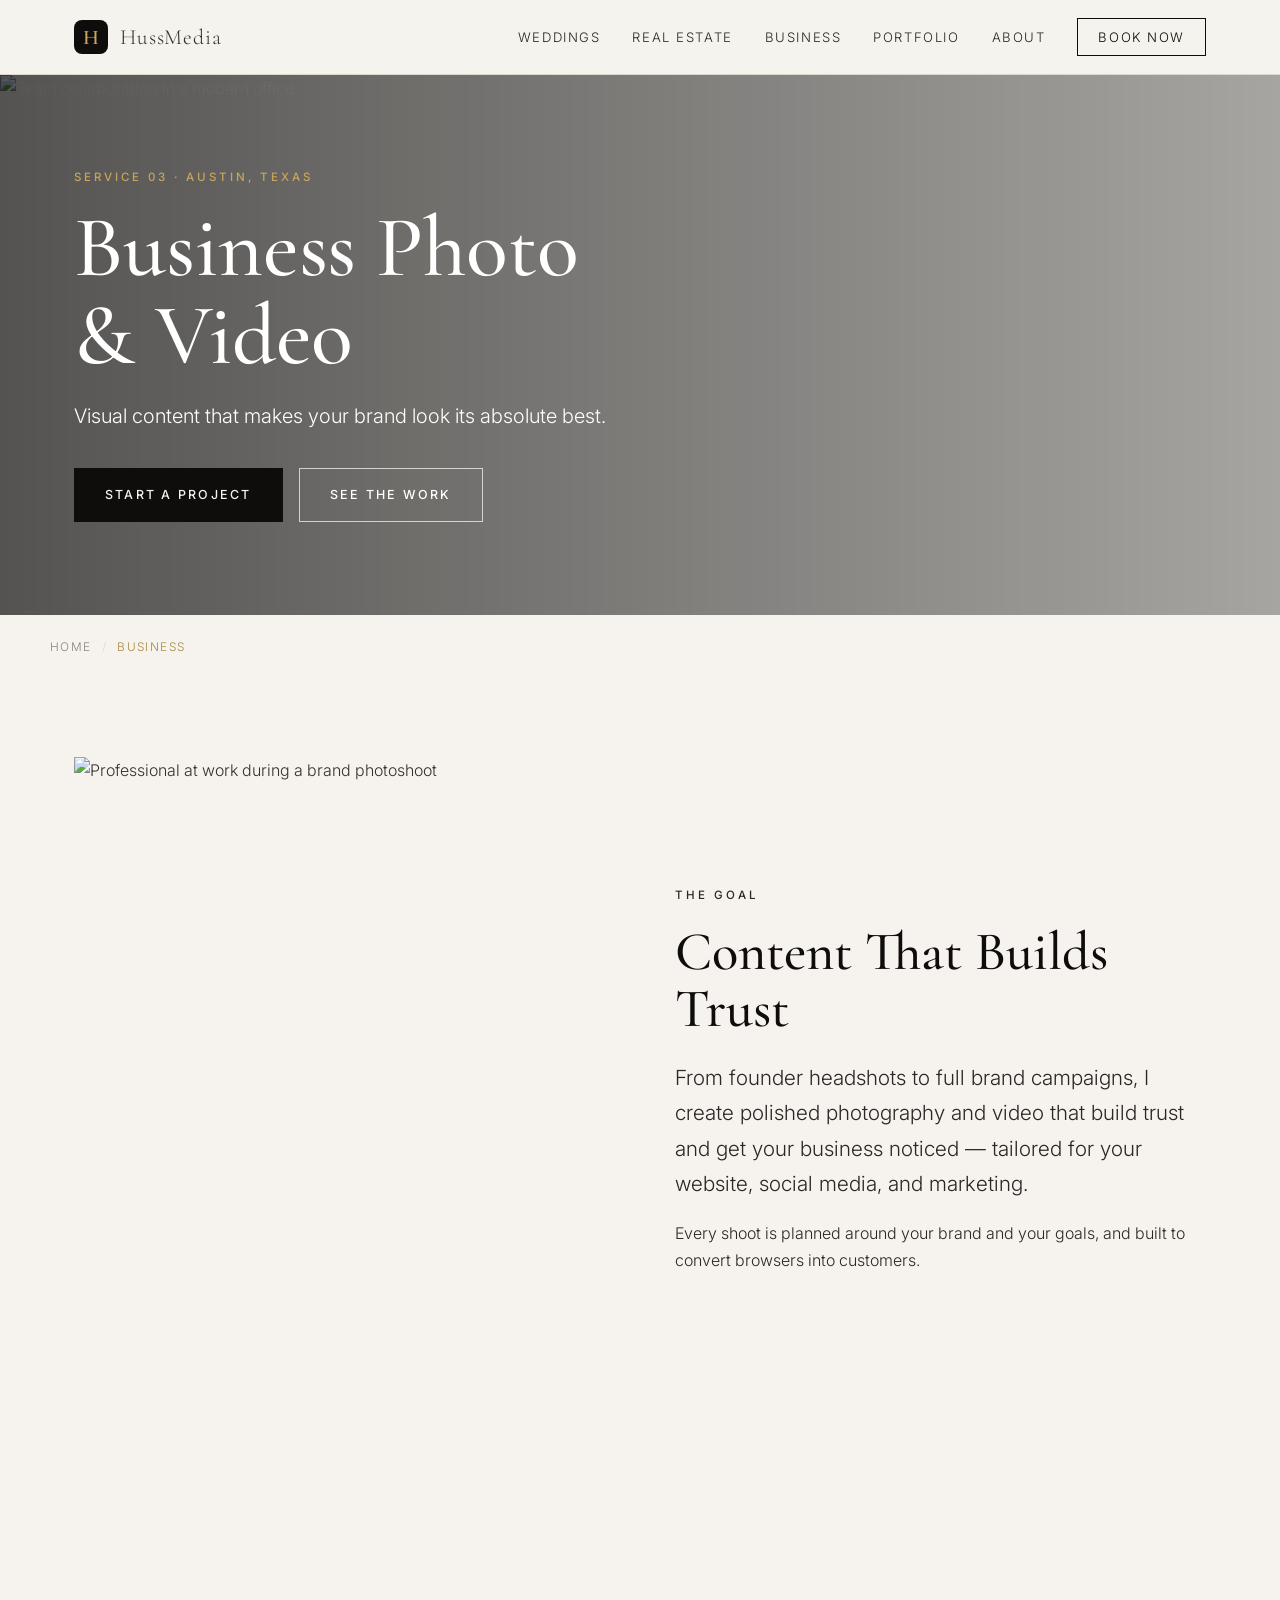
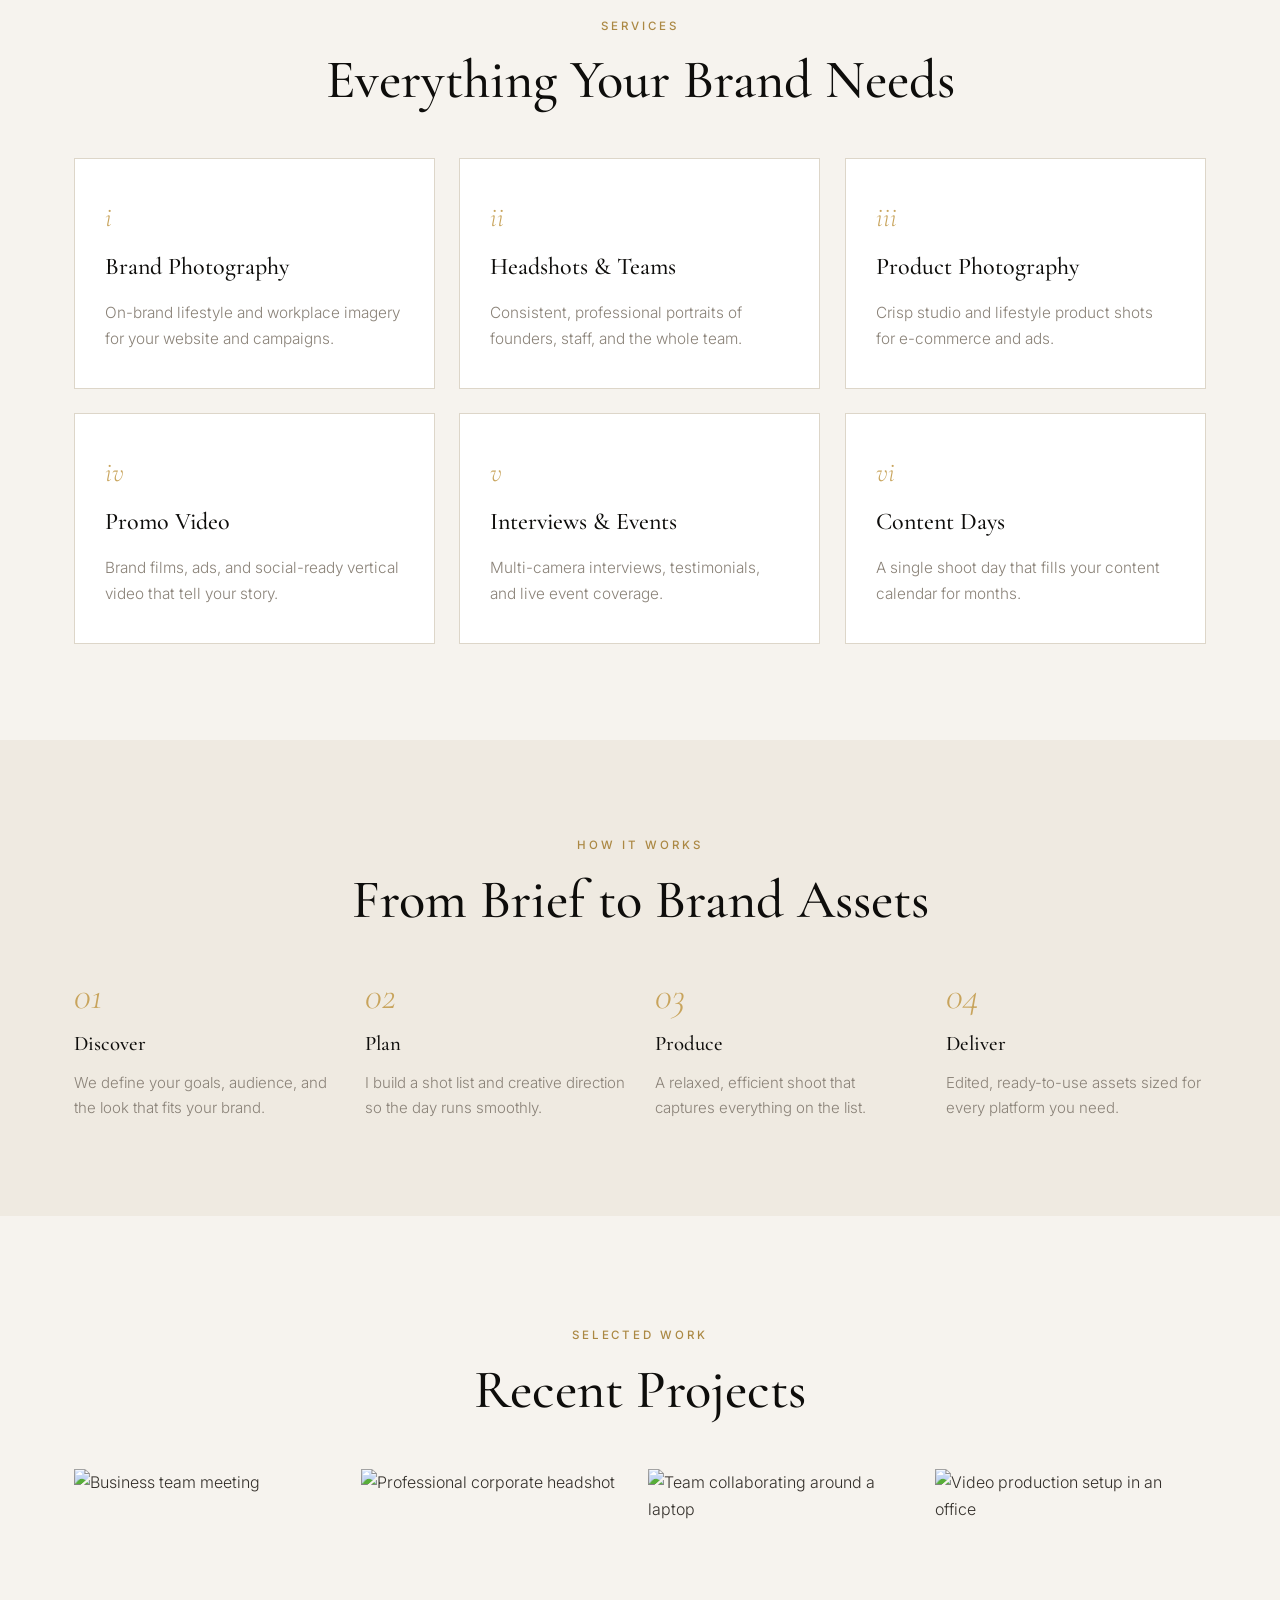
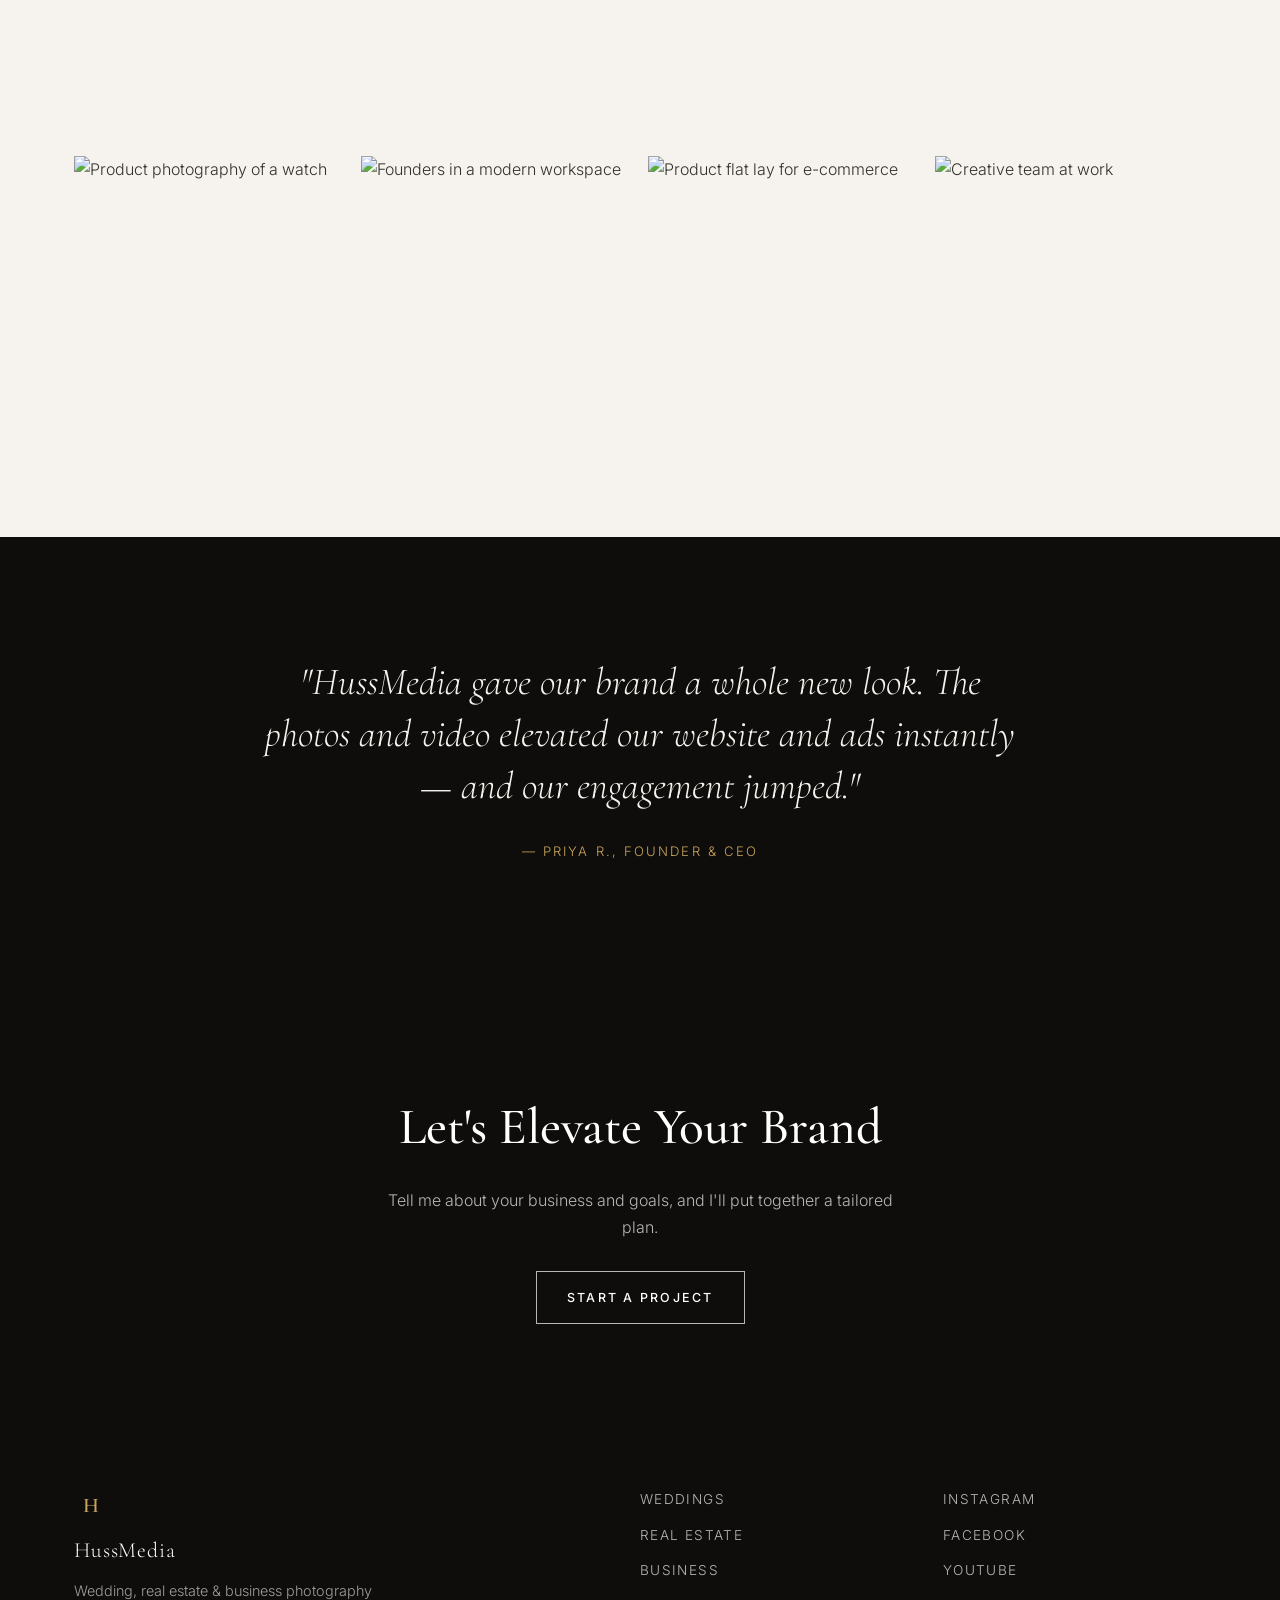
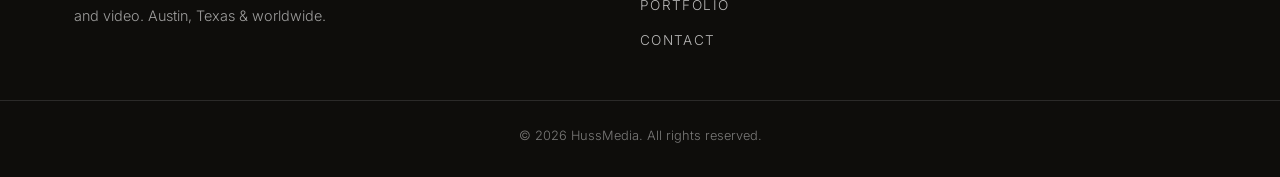
==== business.html @ 9ddb0305 "feat: add scroll animations + dedicated service pages (weddings, real estate, business) - New pages:" ====
<!DOCTYPE html>
<html lang="en">
<head>
  <meta charset="UTF-8" />
  <meta name="viewport" content="width=device-width, initial-scale=1.0" />

  <title>Business Photography &amp; Video Production in Austin, TX | HussMedia</title>
  <meta name="description" content="HussMedia creates brand photography, corporate headshots, product shoots, and promotional video for businesses in Austin, Texas — content built to build trust and convert." />
  <meta name="keywords" content="business photography Austin, corporate video production, brand photography, corporate headshots, product photography, promotional video, commercial videographer Austin" />
  <meta name="robots" content="index, follow, max-image-preview:large" />
  <link rel="canonical" href="https://www.hussmedia.com/business.html" />
  <meta name="theme-color" content="#0e0d0b" />

  <meta property="og:type" content="website" />
  <meta property="og:site_name" content="HussMedia" />
  <meta property="og:title" content="Business Photography &amp; Video Production in Austin, TX | HussMedia" />
  <meta property="og:description" content="Brand photography, corporate headshots, product shoots, and promotional video built to build trust and convert." />
  <meta property="og:url" content="https://www.hussmedia.com/business.html" />
  <meta property="og:image" content="https://images.unsplash.com/photo-1521737604893-d14cc237f11d?auto=format&fit=crop&w=1200&q=80" />
  <meta name="twitter:card" content="summary_large_image" />

  <link rel="preconnect" href="https://fonts.googleapis.com" />
  <link rel="preconnect" href="https://fonts.gstatic.com" crossorigin />
  <link href="https://fonts.googleapis.com/css2?family=Cormorant+Garamond:ital,wght@0,400;0,500;0,600;1,400;1,500&family=Inter:wght@300;400;500;600&display=swap" rel="stylesheet" />
  <link rel="stylesheet" href="styles.css" />
  <link rel="icon" href="data:image/svg+xml,<svg xmlns='http://www.w3.org/2000/svg' viewBox='0 0 100 100'><rect width='100' height='100' rx='18' fill='%230e0d0b'/><text x='50' y='68' font-size='54' text-anchor='middle' fill='%23c8a45c' font-family='serif'>H</text></svg>" />

  <script type="application/ld+json">
  {
    "@context": "https://schema.org",
    "@type": "Service",
    "serviceType": "Business Photography & Video Production",
    "provider": { "@type": "ProfessionalService", "name": "HussMedia", "url": "https://www.hussmedia.com/" },
    "areaServed": "Austin, Texas and surrounding areas",
    "description": "Brand photography, corporate headshots, product photography, and promotional video for businesses.",
    "url": "https://www.hussmedia.com/business.html"
  }
  </script>
  <script type="application/ld+json">
  {
    "@context": "https://schema.org",
    "@type": "BreadcrumbList",
    "itemListElement": [
      { "@type": "ListItem", "position": 1, "name": "Home", "item": "https://www.hussmedia.com/" },
      { "@type": "ListItem", "position": 2, "name": "Business", "item": "https://www.hussmedia.com/business.html" }
    ]
  }
  </script>
</head>

<body>
  <a class="skip-link" href="#main">Skip to content</a>

  <header class="site-header" id="top">
    <nav class="nav container" aria-label="Primary">
      <a href="index.html" class="brand" aria-label="HussMedia home">
        <span class="brand-mark">H</span>
        <span class="brand-name">HussMedia</span>
      </a>
      <button class="nav-toggle" aria-expanded="false" aria-controls="nav-menu" aria-label="Open menu">
        <span></span><span></span><span></span>
      </button>
      <ul class="nav-menu" id="nav-menu">
        <li><a href="weddings.html">Weddings</a></li>
        <li><a href="real-estate.html">Real Estate</a></li>
        <li><a href="business.html">Business</a></li>
        <li><a href="index.html#portfolio">Portfolio</a></li>
        <li><a href="index.html#about">About</a></li>
        <li><a href="index.html#contact" class="nav-cta">Book Now</a></li>
      </ul>
    </nav>
  </header>

  <main id="main">
    <!-- HERO -->
    <section class="hero hero--page" aria-label="Business photography introduction">
      <div class="hero-media">
        <img src="https://images.unsplash.com/photo-1521737604893-d14cc237f11d?auto=format&fit=crop&w=1600&q=80"
             alt="Team collaborating in a modern office" fetchpriority="high" />
      </div>
      <div class="hero-inner container">
        <p class="eyebrow">Service 03 · Austin, Texas</p>
        <h1>Business Photo<br />&amp; Video</h1>
        <p class="hero-sub">Visual content that makes your brand look its absolute best.</p>
        <div class="hero-actions">
          <a href="index.html#contact" class="btn btn-primary">Start a Project</a>
          <a href="#gallery" class="btn btn-ghost">See the Work</a>
        </div>
      </div>
    </section>

    <!-- BREADCRUMB -->
    <nav class="breadcrumb container" aria-label="Breadcrumb">
      <ol>
        <li><a href="index.html">Home</a></li>
        <li aria-current="page">Business</li>
      </ol>
    </nav>

    <!-- INTRO -->
    <section class="service-section" aria-labelledby="intro-title">
      <div class="container split">
        <div class="split-media">
          <img src="https://images.unsplash.com/photo-1497032205916-ac775f0649ae?auto=format&fit=crop&w=900&q=80"
               alt="Professional at work during a brand photoshoot" loading="lazy" />
        </div>
        <div class="split-text">
          <p class="eyebrow">The Goal</p>
          <h2 id="intro-title" class="section-title">Content That Builds Trust</h2>
          <p class="lead">From founder headshots to full brand campaigns, I create polished photography and video that build trust and get your business noticed — tailored for your website, social media, and marketing.</p>
          <p>Every shoot is planned around your brand and your goals, and built to convert browsers into customers.</p>
        </div>
      </div>
    </section>

    <!-- WHAT'S INCLUDED -->
    <section class="included" aria-labelledby="included-title">
      <div class="container">
        <p class="eyebrow center">Services</p>
        <h2 id="included-title" class="section-title center">Everything Your Brand Needs</h2>
        <div class="included-grid">
          <article class="included-card"><span class="ic-mark">i</span><h3>Brand Photography</h3><p>On-brand lifestyle and workplace imagery for your website and campaigns.</p></article>
          <article class="included-card"><span class="ic-mark">ii</span><h3>Headshots &amp; Teams</h3><p>Consistent, professional portraits of founders, staff, and the whole team.</p></article>
          <article class="included-card"><span class="ic-mark">iii</span><h3>Product Photography</h3><p>Crisp studio and lifestyle product shots for e-commerce and ads.</p></article>
          <article class="included-card"><span class="ic-mark">iv</span><h3>Promo Video</h3><p>Brand films, ads, and social-ready vertical video that tell your story.</p></article>
          <article class="included-card"><span class="ic-mark">v</span><h3>Interviews &amp; Events</h3><p>Multi-camera interviews, testimonials, and live event coverage.</p></article>
          <article class="included-card"><span class="ic-mark">vi</span><h3>Content Days</h3><p>A single shoot day that fills your content calendar for months.</p></article>
        </div>
      </div>
    </section>

    <!-- PROCESS -->
    <section class="process" aria-labelledby="process-title">
      <div class="container">
        <p class="eyebrow center">How It Works</p>
        <h2 id="process-title" class="section-title center">From Brief to Brand Assets</h2>
        <div class="process-steps">
          <div class="process-step"><span class="step-num">01</span><h3>Discover</h3><p>We define your goals, audience, and the look that fits your brand.</p></div>
          <div class="process-step"><span class="step-num">02</span><h3>Plan</h3><p>I build a shot list and creative direction so the day runs smoothly.</p></div>
          <div class="process-step"><span class="step-num">03</span><h3>Produce</h3><p>A relaxed, efficient shoot that captures everything on the list.</p></div>
          <div class="process-step"><span class="step-num">04</span><h3>Deliver</h3><p>Edited, ready-to-use assets sized for every platform you need.</p></div>
        </div>
      </div>
    </section>

    <!-- GALLERY -->
    <section class="portfolio" id="gallery" aria-labelledby="gallery-title">
      <div class="container">
        <p class="eyebrow center">Selected Work</p>
        <h2 id="gallery-title" class="section-title center">Recent Projects</h2>
        <div class="gallery gallery--wide">
          <figure><img src="https://images.unsplash.com/photo-1556761175-5973dc0f32e7?auto=format&fit=crop&w=600&q=80" alt="Business team meeting" loading="lazy" /></figure>
          <figure><img src="https://images.unsplash.com/photo-1573496359142-b8d87734a5a2?auto=format&fit=crop&w=600&q=80" alt="Professional corporate headshot" loading="lazy" /></figure>
          <figure><img src="https://images.unsplash.com/photo-1542744173-8e7e53415bb0?auto=format&fit=crop&w=600&q=80" alt="Team collaborating around a laptop" loading="lazy" /></figure>
          <figure><img src="https://images.unsplash.com/photo-1581291518633-83b4ebd1d83e?auto=format&fit=crop&w=600&q=80" alt="Video production setup in an office" loading="lazy" /></figure>
          <figure><img src="https://images.unsplash.com/photo-1556745757-8d76bdb6984b?auto=format&fit=crop&w=600&q=80" alt="Product photography of a watch" loading="lazy" /></figure>
          <figure><img src="https://images.unsplash.com/photo-1600880292203-757bb62b4baf?auto=format&fit=crop&w=600&q=80" alt="Founders in a modern workspace" loading="lazy" /></figure>
          <figure><img src="https://images.unsplash.com/photo-1551836022-d5d88e9218df?auto=format&fit=crop&w=600&q=80" alt="Product flat lay for e-commerce" loading="lazy" /></figure>
          <figure><img src="https://images.unsplash.com/photo-1522071820081-009f0129c71c?auto=format&fit=crop&w=600&q=80" alt="Creative team at work" loading="lazy" /></figure>
        </div>
      </div>
    </section>

    <!-- TESTIMONIAL -->
    <section class="testimonials" aria-label="Business client testimonial">
      <div class="container">
        <blockquote>
          <p>"HussMedia gave our brand a whole new look. The photos and video elevated our website and ads instantly — and our engagement jumped."</p>
          <cite>— Priya R., Founder &amp; CEO</cite>
        </blockquote>
      </div>
    </section>

    <!-- CTA -->
    <section class="cta-band" aria-labelledby="cta-title">
      <div class="container">
        <h2 id="cta-title">Let's Elevate Your Brand</h2>
        <p>Tell me about your business and goals, and I'll put together a tailored plan.</p>
        <a href="index.html#contact" class="btn btn-ghost">Start a Project</a>
      </div>
    </section>
  </main>

  <footer class="site-footer">
    <div class="container footer-inner">
      <div class="footer-brand">
        <span class="brand-mark">H</span>
        <span class="brand-name">HussMedia</span>
        <p>Wedding, real estate &amp; business photography and video. Austin, Texas &amp; worldwide.</p>
      </div>
      <nav class="footer-nav" aria-label="Footer">
        <a href="weddings.html">Weddings</a>
        <a href="real-estate.html">Real Estate</a>
        <a href="business.html">Business</a>
        <a href="index.html#portfolio">Portfolio</a>
        <a href="index.html#contact">Contact</a>
      </nav>
      <div class="footer-social">
        <a href="#" aria-label="Instagram">Instagram</a>
        <a href="#" aria-label="Facebook">Facebook</a>
        <a href="#" aria-label="YouTube">YouTube</a>
      </div>
    </div>
    <p class="copyright">© <span id="year"></span> HussMedia. All rights reserved.</p>
  </footer>

  <script src="script.js"></script>
</body>
</html>
---- styles.css ----
/* ===========================================================
   HussMedia — editorial photography site
   Palette: ivory + charcoal + brass/gold accent
   =========================================================== */
:root {
  --ivory: #f6f3ee;
  --ivory-2: #efeae1;
  --charcoal: #0e0d0b;
  --charcoal-soft: #2a2724;
  --text: #34302b;
  --muted: #8a8278;
  --gold: #c8a45c;
  --gold-dark: #ab8843;
  --line: #ddd6c9;
  --serif: "Cormorant Garamond", Georgia, serif;
  --sans: "Inter", system-ui, -apple-system, sans-serif;
  --maxw: 1180px;
}

* { box-sizing: border-box; margin: 0; padding: 0; }
html { scroll-behavior: smooth; }
body {
  font-family: var(--sans);
  color: var(--text);
  background: var(--ivory);
  line-height: 1.7;
  font-weight: 300;
  -webkit-font-smoothing: antialiased;
}
img { max-width: 100%; display: block; }
a { color: inherit; text-decoration: none; }

.container { width: 100%; max-width: var(--maxw); margin: 0 auto; padding: 0 24px; }

.skip-link {
  position: absolute; left: -999px; top: 0; background: var(--charcoal); color: #fff;
  padding: 10px 16px; z-index: 1000;
}
.skip-link:focus { left: 12px; top: 12px; }

/* ---------- Typography helpers ---------- */
.eyebrow {
  font-size: .72rem; letter-spacing: .26em; text-transform: uppercase;
  color: var(--gold-dark); font-weight: 500; margin-bottom: 1rem;
}
.eyebrow.center, .center { text-align: center; }
.section-title {
  font-family: var(--serif); font-weight: 500; line-height: 1.05;
  font-size: clamp(2rem, 4.5vw, 3.4rem); color: var(--charcoal); margin-bottom: 1.4rem;
}
.section-title.center { margin-left: auto; margin-right: auto; }
em { font-style: italic; }

/* ---------- Buttons ---------- */
.btn {
  display: inline-block; font-size: .78rem; letter-spacing: .18em; text-transform: uppercase;
  font-weight: 500; padding: 15px 30px; border: 1px solid var(--charcoal);
  transition: all .25s ease; cursor: pointer;
}
.btn-primary { background: var(--charcoal); color: var(--ivory); }
.btn-primary:hover { background: var(--gold-dark); border-color: var(--gold-dark); }
.btn-ghost { background: transparent; color: #fff; border-color: rgba(255,255,255,.7); }
.btn-ghost:hover { background: #fff; color: var(--charcoal); }

/* ---------- Header ---------- */
.site-header {
  position: sticky; top: 0; z-index: 100;
  background: rgba(246,243,238,.9); backdrop-filter: blur(10px);
  border-bottom: 1px solid var(--line);
}
.nav { display: flex; align-items: center; justify-content: space-between; height: 74px; }
.brand { display: flex; align-items: center; gap: 12px; }
.brand-mark {
  display: grid; place-items: center; width: 34px; height: 34px; border-radius: 8px;
  background: var(--charcoal); color: var(--gold); font-family: var(--serif);
  font-size: 1.3rem; font-weight: 600;
}
.brand-name { font-family: var(--serif); font-size: 1.35rem; letter-spacing: .04em; }
.nav-menu { list-style: none; display: flex; align-items: center; gap: 32px; }
.nav-menu a { font-size: .82rem; letter-spacing: .12em; text-transform: uppercase; color: var(--charcoal-soft); transition: color .2s; }
.nav-menu a:hover { color: var(--gold-dark); }
.nav-cta {
  border: 1px solid var(--charcoal); padding: 10px 20px !important;
  color: var(--charcoal) !important;
}
.nav-cta:hover { background: var(--charcoal); color: var(--ivory) !important; }
.nav-toggle { display: none; flex-direction: column; gap: 5px; background: none; border: 0; cursor: pointer; padding: 8px; }
.nav-toggle span { width: 24px; height: 2px; background: var(--charcoal); transition: .3s; }

/* ---------- Hero ---------- */
.hero { position: relative; min-height: 88vh; display: flex; align-items: center; color: #fff; }
.hero-media { position: absolute; inset: 0; z-index: -1; }
.hero-media img { width: 100%; height: 100%; object-fit: cover; }
.hero-media::after { content: ""; position: absolute; inset: 0; background: linear-gradient(90deg, rgba(0,0,0,.62), rgba(0,0,0,.25)); }
.hero-inner { position: relative; z-index: 2; }
.hero .eyebrow { color: var(--gold); }
.hero h1 {
  font-family: var(--serif); font-weight: 500; line-height: 1.02;
  font-size: clamp(2.6rem, 7vw, 5.4rem); margin-bottom: 1.2rem;
}
.hero-sub { font-size: clamp(1rem, 2vw, 1.25rem); max-width: 540px; margin-bottom: 2.2rem; font-weight: 300; }
.hero-actions { display: flex; gap: 16px; flex-wrap: wrap; }

/* ---------- Services intro ---------- */
.services-intro { padding: 110px 0; }
.service-cards { display: grid; grid-template-columns: repeat(3, 1fr); gap: 30px; margin-top: 50px; }
.service-card {
  background: #fff; border: 1px solid var(--line); padding: 40px 34px;
  transition: transform .3s ease, box-shadow .3s ease; position: relative;
}
.service-card:hover { transform: translateY(-6px); box-shadow: 0 24px 50px rgba(0,0,0,.08); }
.service-num { font-family: var(--serif); font-size: 1.6rem; font-style: italic; color: var(--gold); }
.service-card h3 { font-family: var(--serif); font-size: 1.8rem; font-weight: 500; margin: 8px 0 14px; color: var(--charcoal); }
.service-card p { color: var(--muted); margin-bottom: 20px; }
.service-link { font-size: .78rem; letter-spacing: .14em; text-transform: uppercase; color: var(--gold-dark); font-weight: 500; }

/* ---------- Split service sections ---------- */
.service-section { padding: 100px 0; }
.service-section.alt { background: var(--ivory-2); }
.split { display: grid; grid-template-columns: 1fr 1fr; gap: 70px; align-items: center; }
.split.reverse .split-media { order: 2; }
.split-media img { width: 100%; aspect-ratio: 4/5; object-fit: cover; }
.feature-list { list-style: none; margin: 8px 0 30px; }
.feature-list li { position: relative; padding-left: 26px; margin-bottom: 12px; color: var(--text); }
.feature-list li::before { content: ""; position: absolute; left: 0; top: 11px; width: 12px; height: 1px; background: var(--gold-dark); }
.split-text p { color: var(--charcoal-soft); margin-bottom: 18px; }

/* ---------- Portfolio ---------- */
.portfolio { padding: 110px 0; }
.gallery { display: grid; grid-template-columns: repeat(3, 1fr); gap: 16px; margin-top: 50px; }
.gallery figure { overflow: hidden; margin: 0; }
.gallery img { width: 100%; aspect-ratio: 1/1; object-fit: cover; transition: transform .6s ease; }
.gallery figure:hover img { transform: scale(1.06); }

/* ---------- About ---------- */
.about { padding: 100px 0; background: var(--ivory-2); }
.stats { display: flex; gap: 40px; margin-top: 30px; }
.stats strong { font-family: var(--serif); font-size: 2.4rem; color: var(--gold-dark); display: block; line-height: 1; }
.stats span { font-size: .8rem; letter-spacing: .08em; text-transform: uppercase; color: var(--muted); }

/* ---------- Testimonials ---------- */
.testimonials { padding: 120px 0; background: var(--charcoal); color: var(--ivory); text-align: center; }
.testimonials blockquote { max-width: 760px; margin: 0 auto; }
.testimonials p { font-family: var(--serif); font-style: italic; font-size: clamp(1.5rem, 3.5vw, 2.4rem); line-height: 1.35; margin-bottom: 24px; }
.testimonials cite { font-style: normal; font-size: .82rem; letter-spacing: .16em; text-transform: uppercase; color: var(--gold); }

/* ---------- Contact ---------- */
.contact { padding: 110px 0; }
.contact-lead { max-width: 520px; margin: 0 auto 40px; color: var(--muted); }
.contact-form { max-width: 720px; margin: 0 auto; display: flex; flex-direction: column; gap: 22px; }
.form-row { display: grid; grid-template-columns: 1fr 1fr; gap: 22px; }
.contact-form label { display: flex; flex-direction: column; gap: 8px; font-size: .76rem; letter-spacing: .14em; text-transform: uppercase; color: var(--charcoal-soft); }
.contact-form input, .contact-form select, .contact-form textarea {
  font-family: var(--sans); font-size: 1rem; font-weight: 300; color: var(--text);
  padding: 13px 14px; border: 1px solid var(--line); background: #fff; border-radius: 0;
}
.contact-form input:focus, .contact-form select:focus, .contact-form textarea:focus { outline: none; border-color: var(--gold-dark); }
.contact-form .btn { align-self: flex-start; }
.contact-alt { margin-top: 28px; color: var(--muted); }
.contact-alt a { color: var(--gold-dark); border-bottom: 1px solid var(--line); }

/* ---------- Footer ---------- */
.site-footer { background: var(--charcoal); color: var(--ivory); padding: 64px 0 30px; }
.footer-inner { display: grid; grid-template-columns: 2fr 1fr 1fr; gap: 40px; align-items: start; }
.footer-brand { display: flex; flex-direction: column; gap: 10px; }
.footer-brand .brand-name { color: #fff; }
.footer-brand p { color: rgba(255,255,255,.6); font-size: .9rem; max-width: 320px; }
.footer-nav, .footer-social { display: flex; flex-direction: column; gap: 12px; }
.footer-nav a, .footer-social a { font-size: .85rem; letter-spacing: .1em; text-transform: uppercase; color: rgba(255,255,255,.7); transition: color .2s; }
.footer-nav a:hover, .footer-social a:hover { color: var(--gold); }
.copyright { text-align: center; margin-top: 48px; padding-top: 24px; border-top: 1px solid rgba(255,255,255,.12); font-size: .8rem; color: rgba(255,255,255,.45); }

/* ---------- Responsive ---------- */
@media (max-width: 900px) {
  .nav-toggle { display: flex; }
  .nav-menu {
    position: absolute; top: 74px; left: 0; right: 0; background: var(--ivory);
    flex-direction: column; align-items: flex-start; gap: 0; padding: 0 24px;
    max-height: 0; overflow: hidden; border-bottom: 1px solid var(--line); transition: max-height .35s ease;
  }
  .nav-menu.open { max-height: 420px; }
  .nav-menu li { width: 100%; border-bottom: 1px solid var(--line); }
  .nav-menu li:last-child { border-bottom: 0; }
  .nav-menu a { display: block; padding: 16px 0; }
  .service-cards { grid-template-columns: 1fr; }
  .split { grid-template-columns: 1fr; gap: 36px; }
  .split.reverse .split-media { order: 0; }
  .gallery { grid-template-columns: repeat(2, 1fr); }
  .footer-inner { grid-template-columns: 1fr; gap: 28px; }
}
@media (max-width: 520px) {
  .form-row { grid-template-columns: 1fr; }
  .stats { flex-wrap: wrap; gap: 24px; }
  .hero { min-height: 80vh; }
}

/* ===========================================================
   ANIMATIONS
   =========================================================== */

/* Scroll reveal — .reveal class is added by JS (progressive enhancement,
   so no-JS / reduced-motion users always see content). */
.reveal {
  opacity: 0;
  transform: translateY(28px);
  transition: opacity .8s cubic-bezier(.2, .7, .2, 1), transform .8s cubic-bezier(.2, .7, .2, 1);
  will-change: opacity, transform;
}
.reveal.is-visible { opacity: 1; transform: none; }

/* Header subtle elevation once scrolled */
.site-header { transition: box-shadow .3s ease, background .3s ease; }
.site-header.scrolled { box-shadow: 0 8px 30px rgba(0, 0, 0, .07); }

/* Animated nav underline */
.nav-menu a:not(.nav-cta) { position: relative; }
.nav-menu a:not(.nav-cta)::after {
  content: ""; position: absolute; left: 0; bottom: -5px; height: 1px; width: 0;
  background: var(--gold-dark); transition: width .3s ease;
}
.nav-menu a:not(.nav-cta):hover::after { width: 100%; }

/* Button lift */
.btn { transition: all .25s ease, transform .25s ease; }
.btn:hover { transform: translateY(-2px); }

/* Image hover zoom on split media */
.split-media { overflow: hidden; }
.split-media img { transition: transform .8s cubic-bezier(.2, .7, .2, 1); }
.split-media:hover img { transform: scale(1.05); }

@media (prefers-reduced-motion: no-preference) {
  /* Hero entrance (runs on load) */
  .hero-inner > * { opacity: 0; transform: translateY(26px); animation: heroUp .9s cubic-bezier(.2, .7, .2, 1) forwards; }
  .hero-inner > *:nth-child(1) { animation-delay: .15s; }
  .hero-inner > *:nth-child(2) { animation-delay: .30s; }
  .hero-inner > *:nth-child(3) { animation-delay: .45s; }
  .hero-inner > *:nth-child(4) { animation-delay: .60s; }
  @keyframes heroUp { to { opacity: 1; transform: none; } }

  /* Slow ken-burns on hero image */
  .hero-media img { animation: kenburns 20s ease-out forwards; }
  @keyframes kenburns { from { transform: scale(1.09); } to { transform: scale(1); } }
}

/* ===========================================================
   SERVICE PAGE COMPONENTS
   =========================================================== */
.hero--page { min-height: 60vh; }
.hero--page .hero-media::after { background: linear-gradient(90deg, rgba(0,0,0,.66), rgba(0,0,0,.32)); }

/* Breadcrumb */
.breadcrumb { padding: 22px 0 0; }
.breadcrumb ol { list-style: none; display: flex; flex-wrap: wrap; gap: 10px; font-size: .74rem; letter-spacing: .12em; text-transform: uppercase; color: var(--muted); }
.breadcrumb a { color: var(--muted); }
.breadcrumb a:hover { color: var(--gold-dark); }
.breadcrumb li + li::before { content: "/"; margin-right: 10px; color: var(--line); }
.breadcrumb li[aria-current] { color: var(--gold-dark); }

/* Intro lead */
.lead { font-size: clamp(1.05rem, 2vw, 1.3rem); color: var(--charcoal-soft); max-width: 760px; }

/* "What's included" grid */
.included { padding: 96px 0; }
.included-grid { display: grid; grid-template-columns: repeat(3, 1fr); gap: 24px; margin-top: 48px; }
.included-card { background: #fff; border: 1px solid var(--line); padding: 36px 30px; transition: transform .3s ease, box-shadow .3s ease; }
.included-card:hover { transform: translateY(-6px); box-shadow: 0 22px 46px rgba(0, 0, 0, .07); }
.included-card .ic-mark { font-family: var(--serif); font-style: italic; font-size: 1.7rem; color: var(--gold); }
.included-card h3 { font-family: var(--serif); font-weight: 500; font-size: 1.5rem; margin: 6px 0 12px; color: var(--charcoal); }
.included-card p { color: var(--muted); font-size: .96rem; }

/* Process steps */
.process { padding: 96px 0; background: var(--ivory-2); }
.process-steps { display: grid; grid-template-columns: repeat(4, 1fr); gap: 30px; margin-top: 48px; }
.process-step .step-num { font-family: var(--serif); font-style: italic; font-size: 2.4rem; color: var(--gold); line-height: 1; }
.process-step h3 { font-family: var(--serif); font-weight: 500; font-size: 1.3rem; margin: 10px 0 8px; color: var(--charcoal); }
.process-step p { color: var(--muted); font-size: .94rem; }

/* Wide gallery variant (4 cols) */
.gallery--wide { grid-template-columns: repeat(4, 1fr); }

/* CTA band */
.cta-band { background: var(--charcoal); color: var(--ivory); text-align: center; padding: 100px 0; }
.cta-band h2 { font-family: var(--serif); font-weight: 500; font-size: clamp(2rem, 4.5vw, 3.2rem); margin-bottom: 16px; color: #fff; }
.cta-band p { color: rgba(255, 255, 255, .7); max-width: 520px; margin: 0 auto 30px; }

@media (max-width: 900px) {
  .included-grid { grid-template-columns: 1fr; }
  .process-steps { grid-template-columns: repeat(2, 1fr); gap: 28px; }
  .gallery--wide { grid-template-columns: repeat(2, 1fr); }
}
@media (max-width: 520px) {
  .process-steps { grid-template-columns: 1fr; }
}
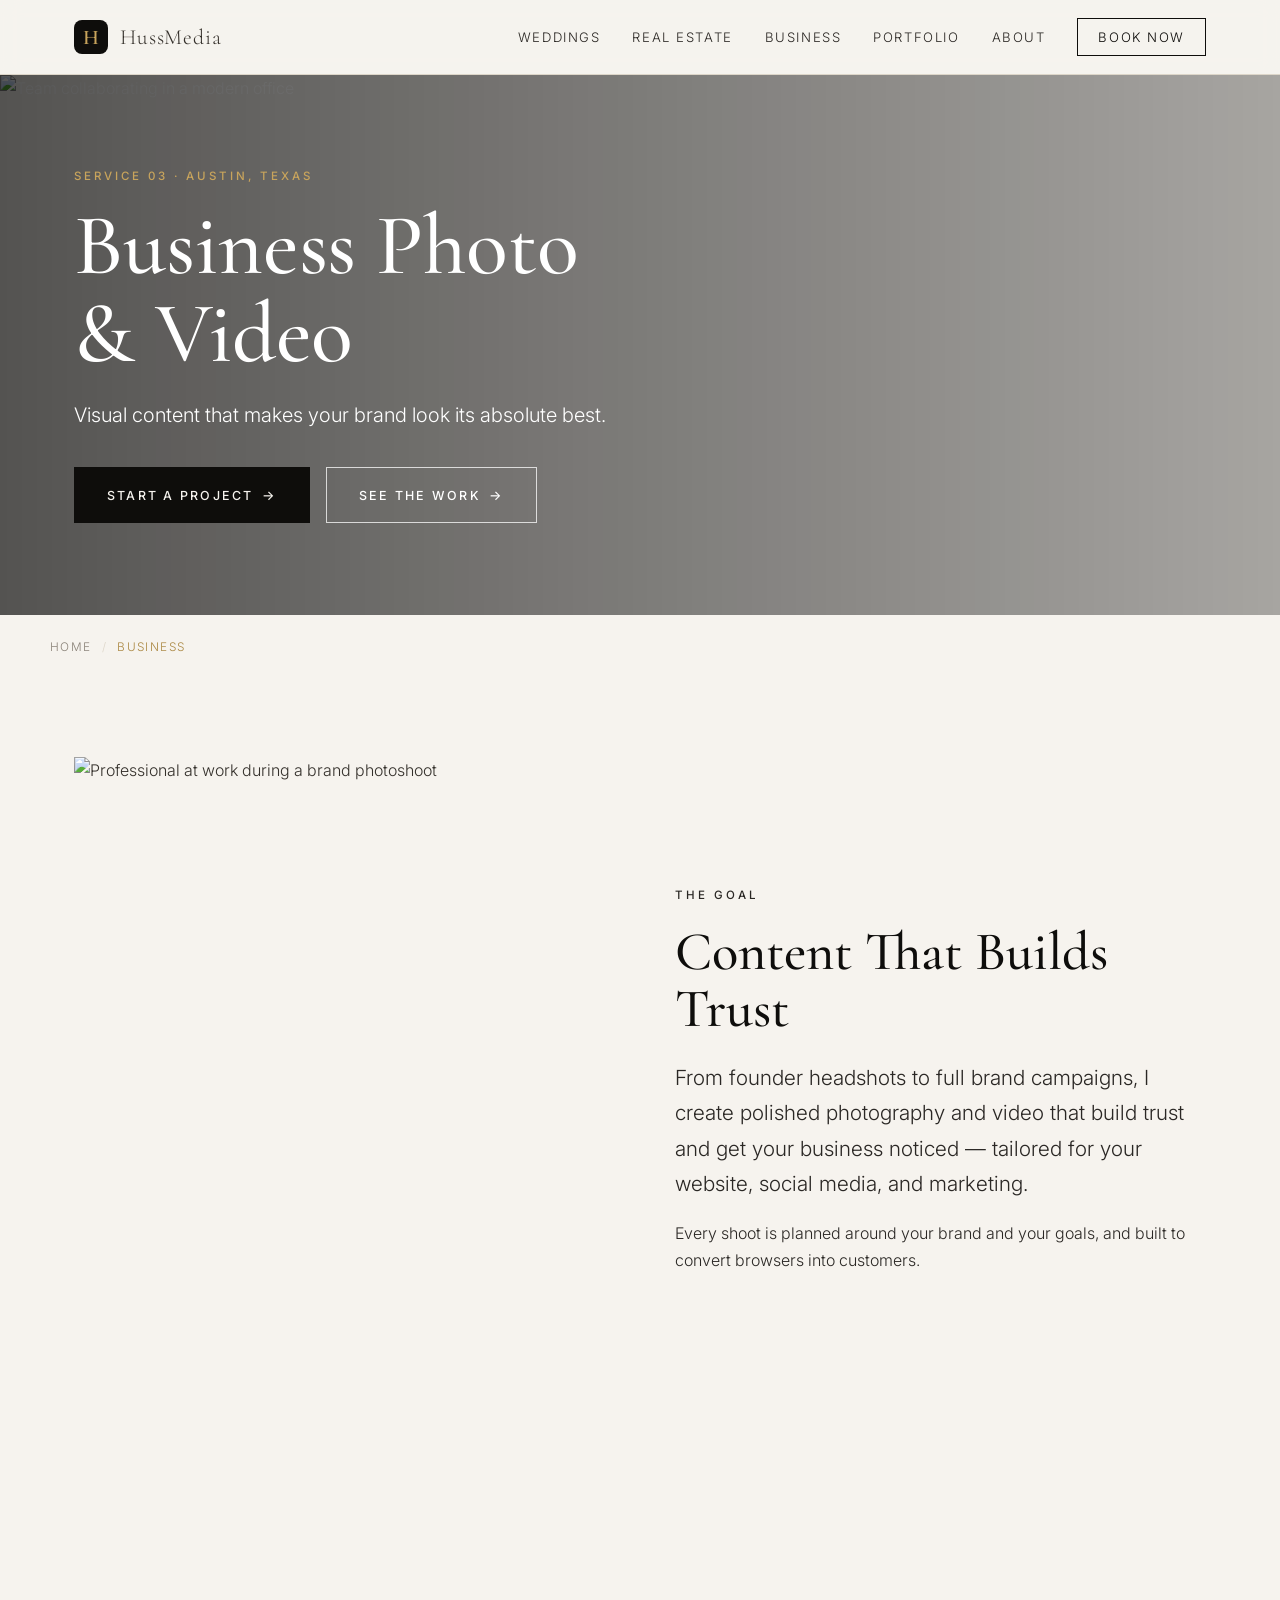
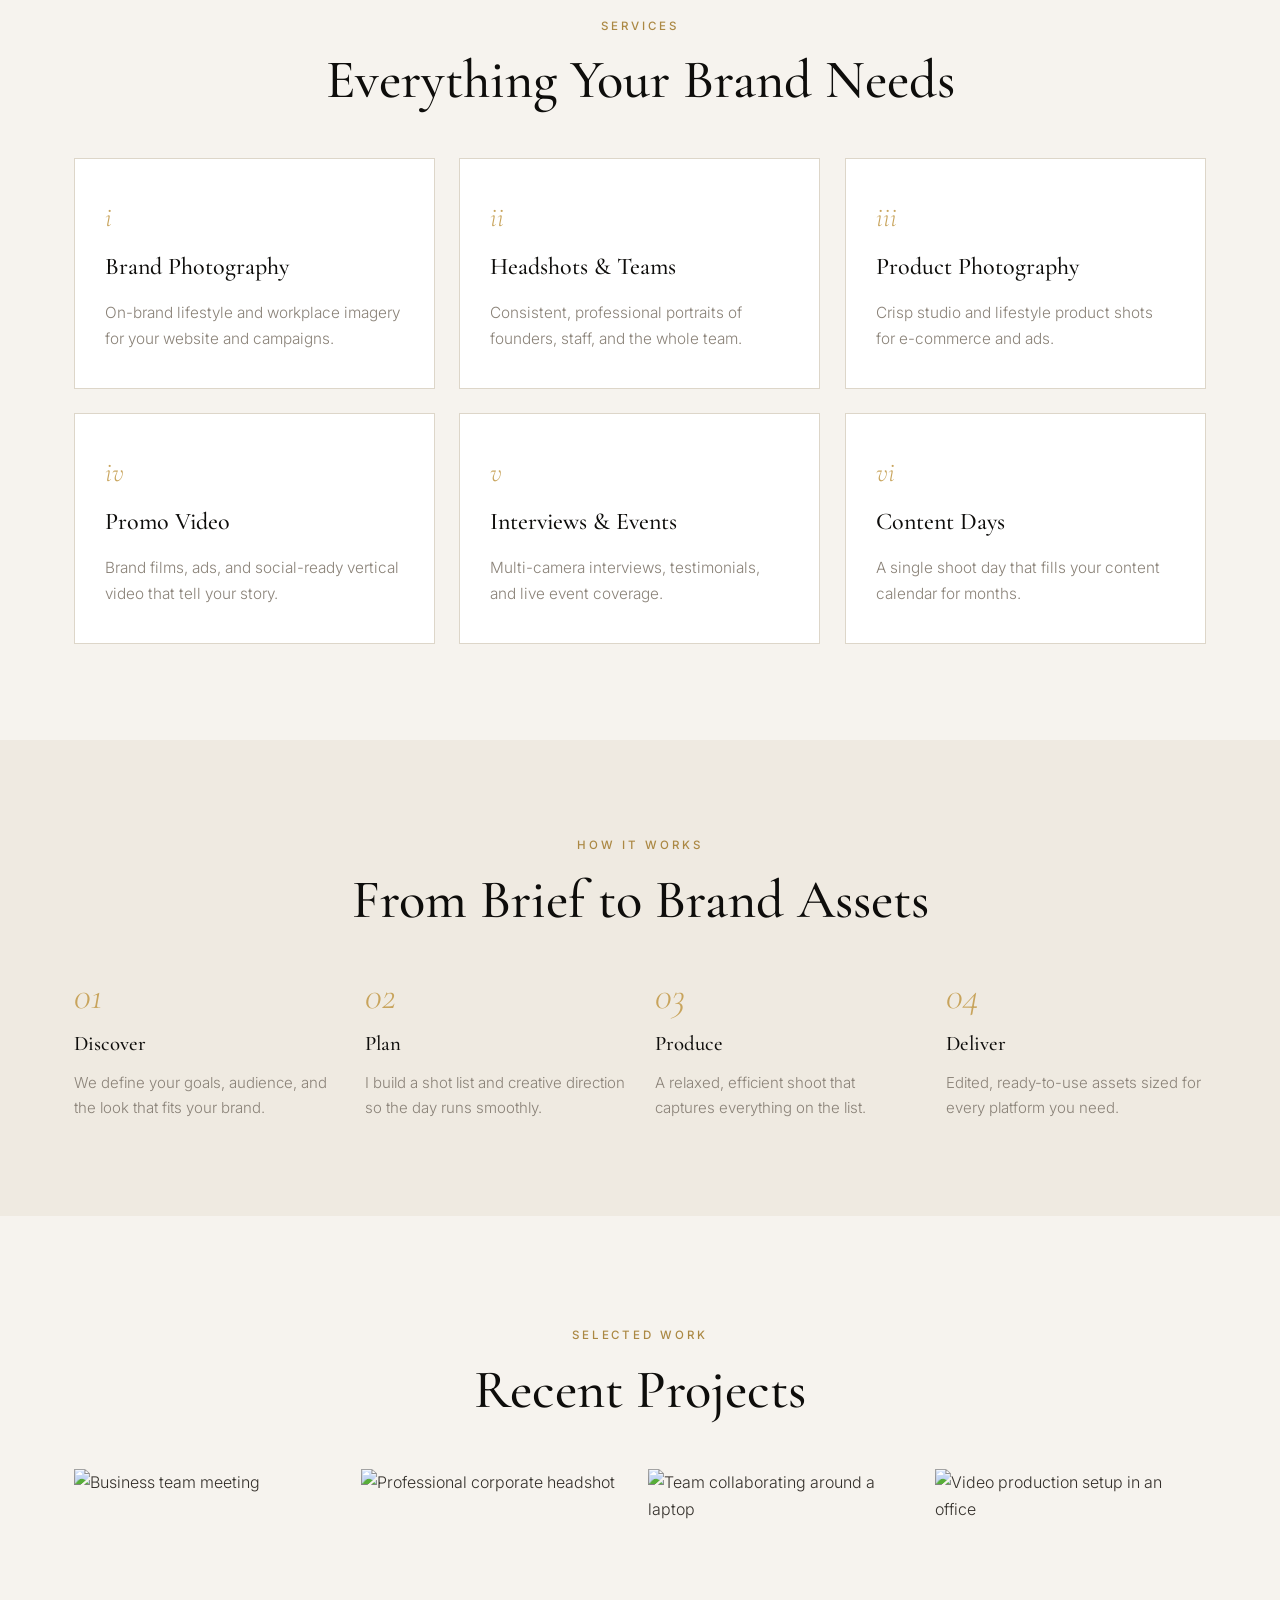
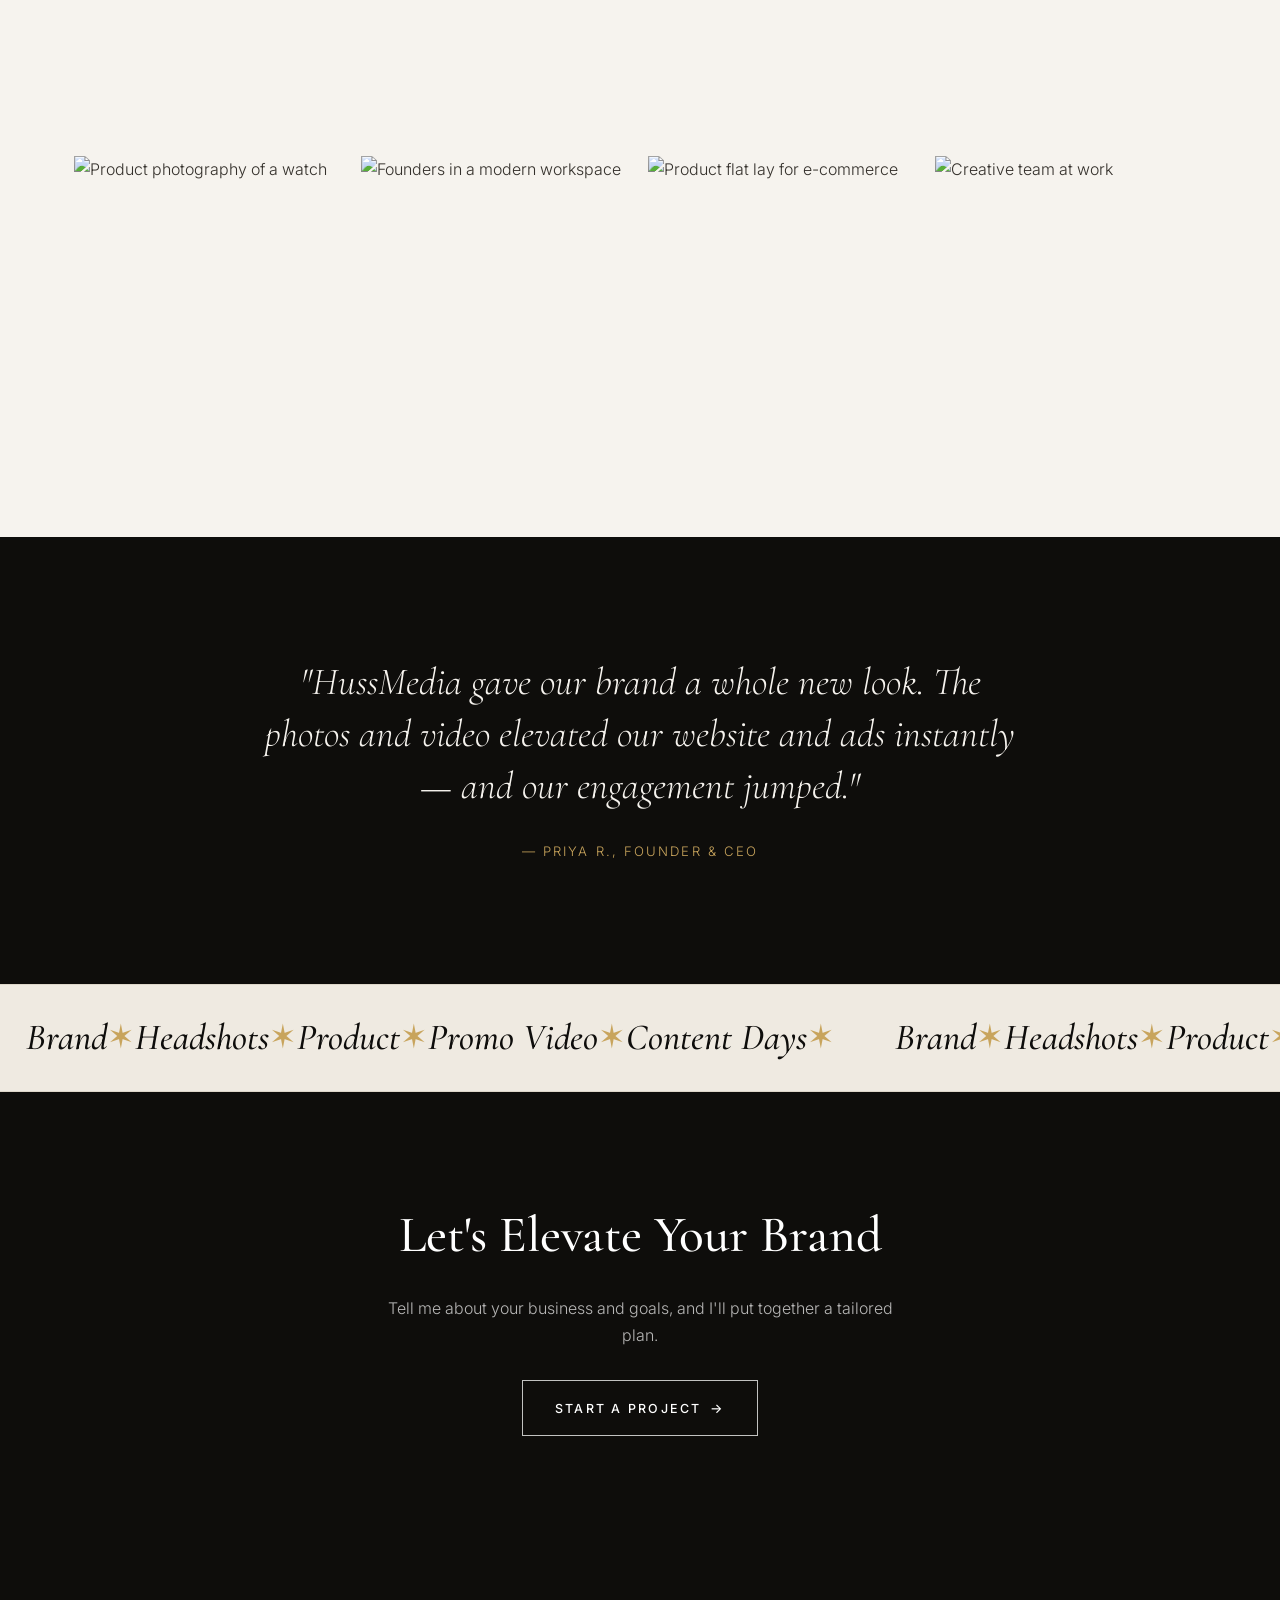
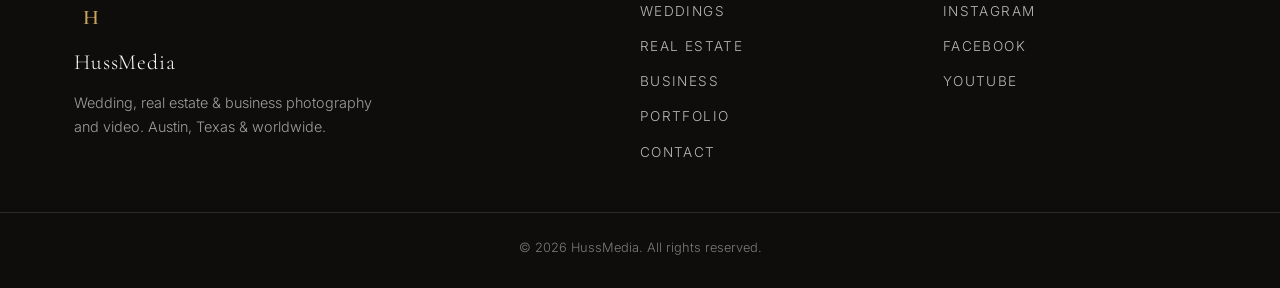
==== commit 341810bb: "feat: Vows-inspired motion — animated buttons, marquees, hover polish - Buttons: slide-fill backgrou" ====
--- a/business.html
+++ b/business.html
@@ -171,6 +171,14 @@
       </div>
     </section>
 
+    <!-- MARQUEE -->
+    <div class="marquee marquee--light" aria-hidden="true">
+      <div class="marquee-track">
+        <span>Brand <i class="sep">&#10038;</i> Headshots <i class="sep">&#10038;</i> Product <i class="sep">&#10038;</i> Promo Video <i class="sep">&#10038;</i> Content Days <i class="sep">&#10038;</i>&nbsp;</span>
+        <span>Brand <i class="sep">&#10038;</i> Headshots <i class="sep">&#10038;</i> Product <i class="sep">&#10038;</i> Promo Video <i class="sep">&#10038;</i> Content Days <i class="sep">&#10038;</i>&nbsp;</span>
+      </div>
+    </div>
+
     <!-- CTA -->
     <section class="cta-band" aria-labelledby="cta-title">
       <div class="container">
--- a/styles.css
+++ b/styles.css
@@ -51,16 +51,33 @@
 .section-title.center { margin-left: auto; margin-right: auto; }
 em { font-style: italic; }
 
-/* ---------- Buttons ---------- */
+/* ---------- Buttons (animated slide-fill + moving arrow) ---------- */
 .btn {
-  display: inline-block; font-size: .78rem; letter-spacing: .18em; text-transform: uppercase;
-  font-weight: 500; padding: 15px 30px; border: 1px solid var(--charcoal);
-  transition: all .25s ease; cursor: pointer;
-}
-.btn-primary { background: var(--charcoal); color: var(--ivory); }
-.btn-primary:hover { background: var(--gold-dark); border-color: var(--gold-dark); }
-.btn-ghost { background: transparent; color: #fff; border-color: rgba(255,255,255,.7); }
-.btn-ghost:hover { background: #fff; color: var(--charcoal); }
+  display: inline-flex; align-items: center; gap: .65em;
+  font-size: .78rem; letter-spacing: .18em; text-transform: uppercase; font-weight: 500;
+  padding: 16px 32px; border: 1px solid var(--charcoal); cursor: pointer;
+  background-size: 220% 100%; background-position: 100% 0; background-repeat: no-repeat;
+  transition: background-position .5s cubic-bezier(.6, .05, .05, 1), color .35s ease,
+              border-color .35s ease, transform .3s ease, box-shadow .3s ease;
+  will-change: background-position, transform;
+}
+/* Trailing arrow that slides on hover */
+.btn::after { content: "\2192"; font-size: 1.05em; transition: transform .4s cubic-bezier(.6, .05, .05, 1); }
+.btn:hover { transform: translateY(-3px); box-shadow: 0 14px 28px rgba(0, 0, 0, .14); }
+.btn:hover::after { transform: translateX(6px); }
+.btn:active { transform: translateY(-1px); }
+
+.btn-primary {
+  color: var(--ivory);
+  background-image: linear-gradient(90deg, var(--gold-dark) 0 50%, var(--charcoal) 50% 100%);
+}
+.btn-primary:hover { background-position: 0 0; color: #fff; border-color: var(--gold-dark); }
+
+.btn-ghost {
+  color: #fff; border-color: rgba(255, 255, 255, .75);
+  background-image: linear-gradient(90deg, #fff 0 50%, transparent 50% 100%);
+}
+.btn-ghost:hover { background-position: 0 0; color: var(--charcoal); border-color: #fff; }
 
 /* ---------- Header ---------- */
 .site-header {
@@ -220,10 +237,6 @@
 }
 .nav-menu a:not(.nav-cta):hover::after { width: 100%; }
 
-/* Button lift */
-.btn { transition: all .25s ease, transform .25s ease; }
-.btn:hover { transform: translateY(-2px); }
-
 /* Image hover zoom on split media */
 .split-media { overflow: hidden; }
 .split-media img { transition: transform .8s cubic-bezier(.2, .7, .2, 1); }
@@ -292,3 +305,41 @@
 @media (max-width: 520px) {
   .process-steps { grid-template-columns: 1fr; }
 }
+
+/* ===========================================================
+   MARQUEE (Vows-style scrolling banner)
+   =========================================================== */
+.marquee {
+  overflow: hidden; white-space: nowrap;
+  background: var(--charcoal); color: var(--ivory);
+  padding: 22px 0; border-top: 1px solid rgba(255, 255, 255, .08);
+  border-bottom: 1px solid rgba(255, 255, 255, .08);
+}
+.marquee--light { background: var(--ivory-2); color: var(--charcoal); border-color: var(--line); }
+.marquee-track { display: inline-flex; align-items: center; will-change: transform; animation: marquee 30s linear infinite; }
+.marquee:hover .marquee-track { animation-play-state: paused; }
+.marquee-track span {
+  font-family: var(--serif); font-style: italic; font-weight: 500;
+  font-size: clamp(1.4rem, 3.2vw, 2.3rem); padding: 0 1.6rem; display: inline-flex; align-items: center;
+}
+.marquee-track .sep { color: var(--gold); font-style: normal; font-size: .9em; }
+@keyframes marquee { from { transform: translateX(0); } to { transform: translateX(-50%); } }
+@media (prefers-reduced-motion: reduce) {
+  .marquee-track { animation: none; }
+}
+
+/* ===========================================================
+   GALLERY HOVER OVERLAY (premium rollover)
+   =========================================================== */
+.gallery figure { position: relative; }
+.gallery figure::after {
+  content: ""; position: absolute; inset: 0; background: rgba(14, 13, 11, .28);
+  opacity: 0; transition: opacity .45s ease;
+}
+.gallery figure:hover::after { opacity: 1; }
+.gallery figure .view-tag {
+  position: absolute; left: 50%; top: 50%; transform: translate(-50%, -40%);
+  z-index: 2; color: #fff; font-size: .72rem; letter-spacing: .22em; text-transform: uppercase;
+  opacity: 0; transition: opacity .45s ease, transform .45s ease; pointer-events: none;
+}
+.gallery figure:hover .view-tag { opacity: 1; transform: translate(-50%, -50%); }
